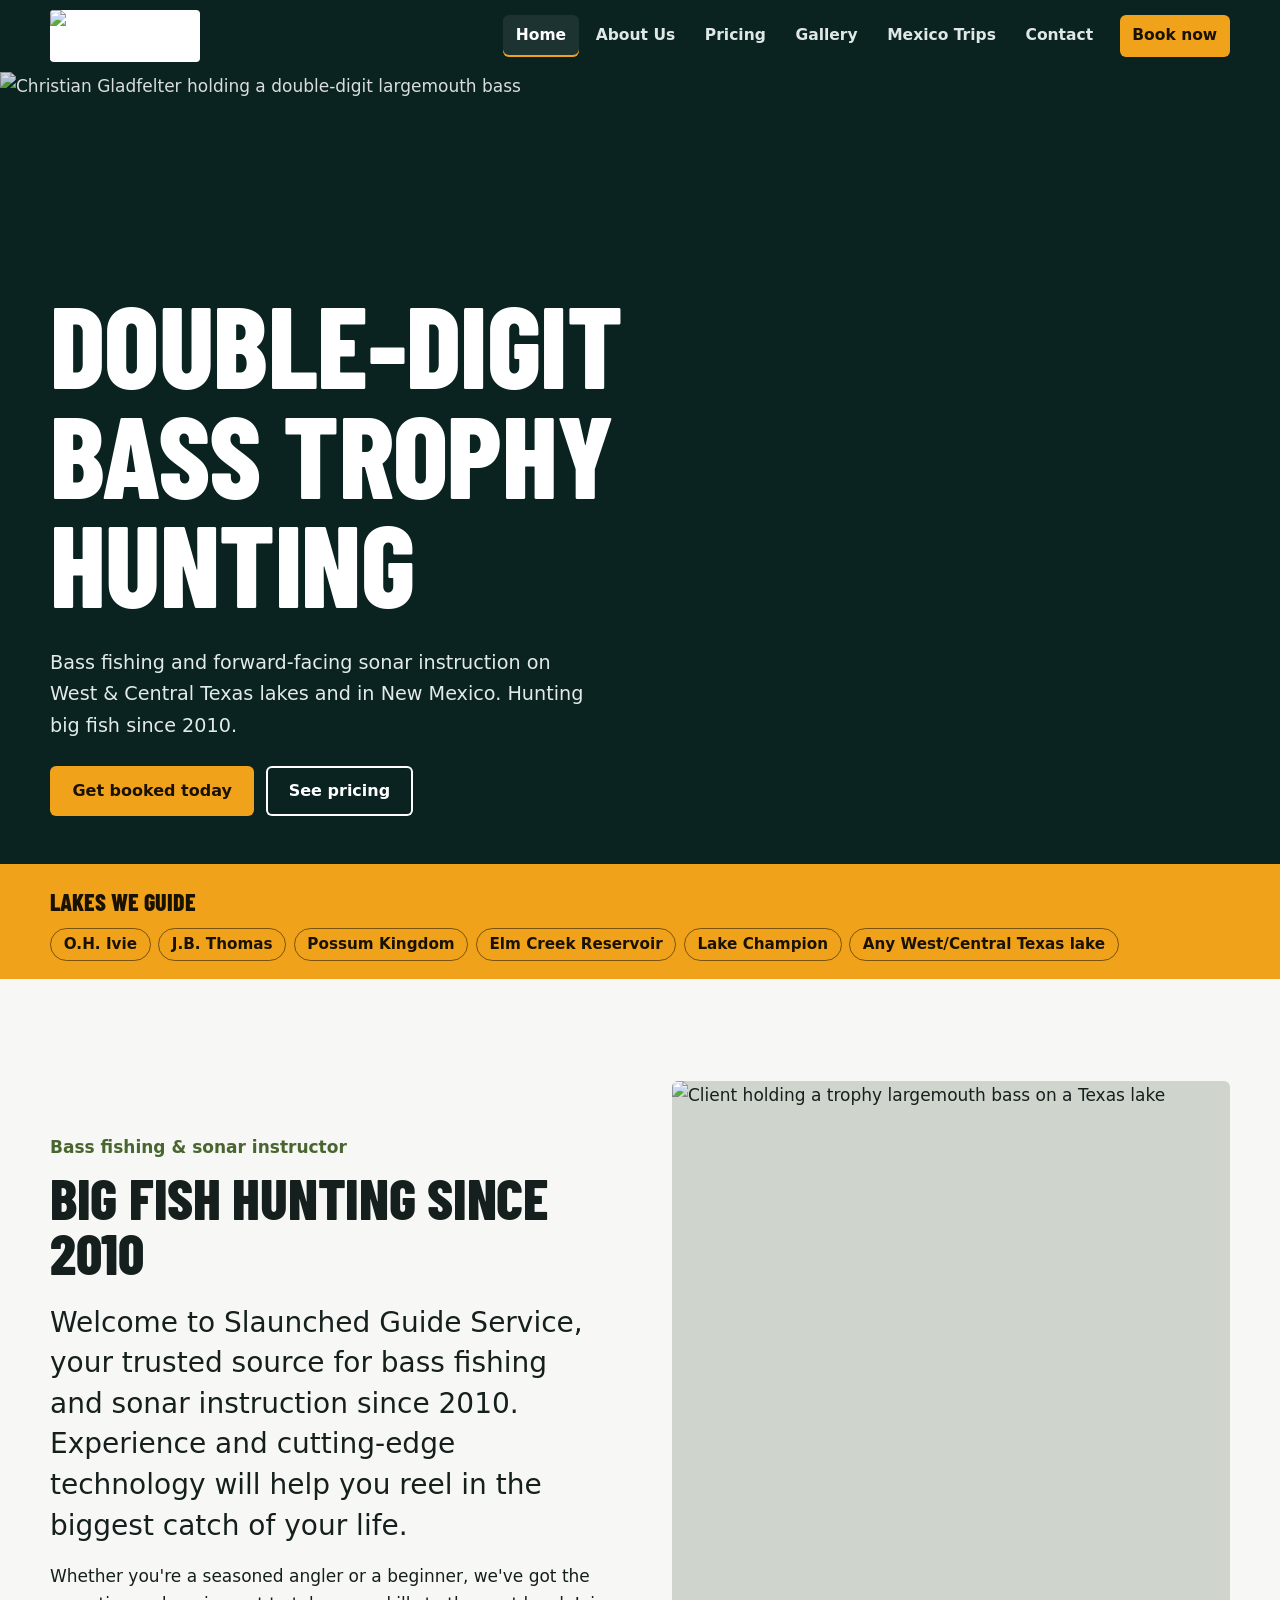
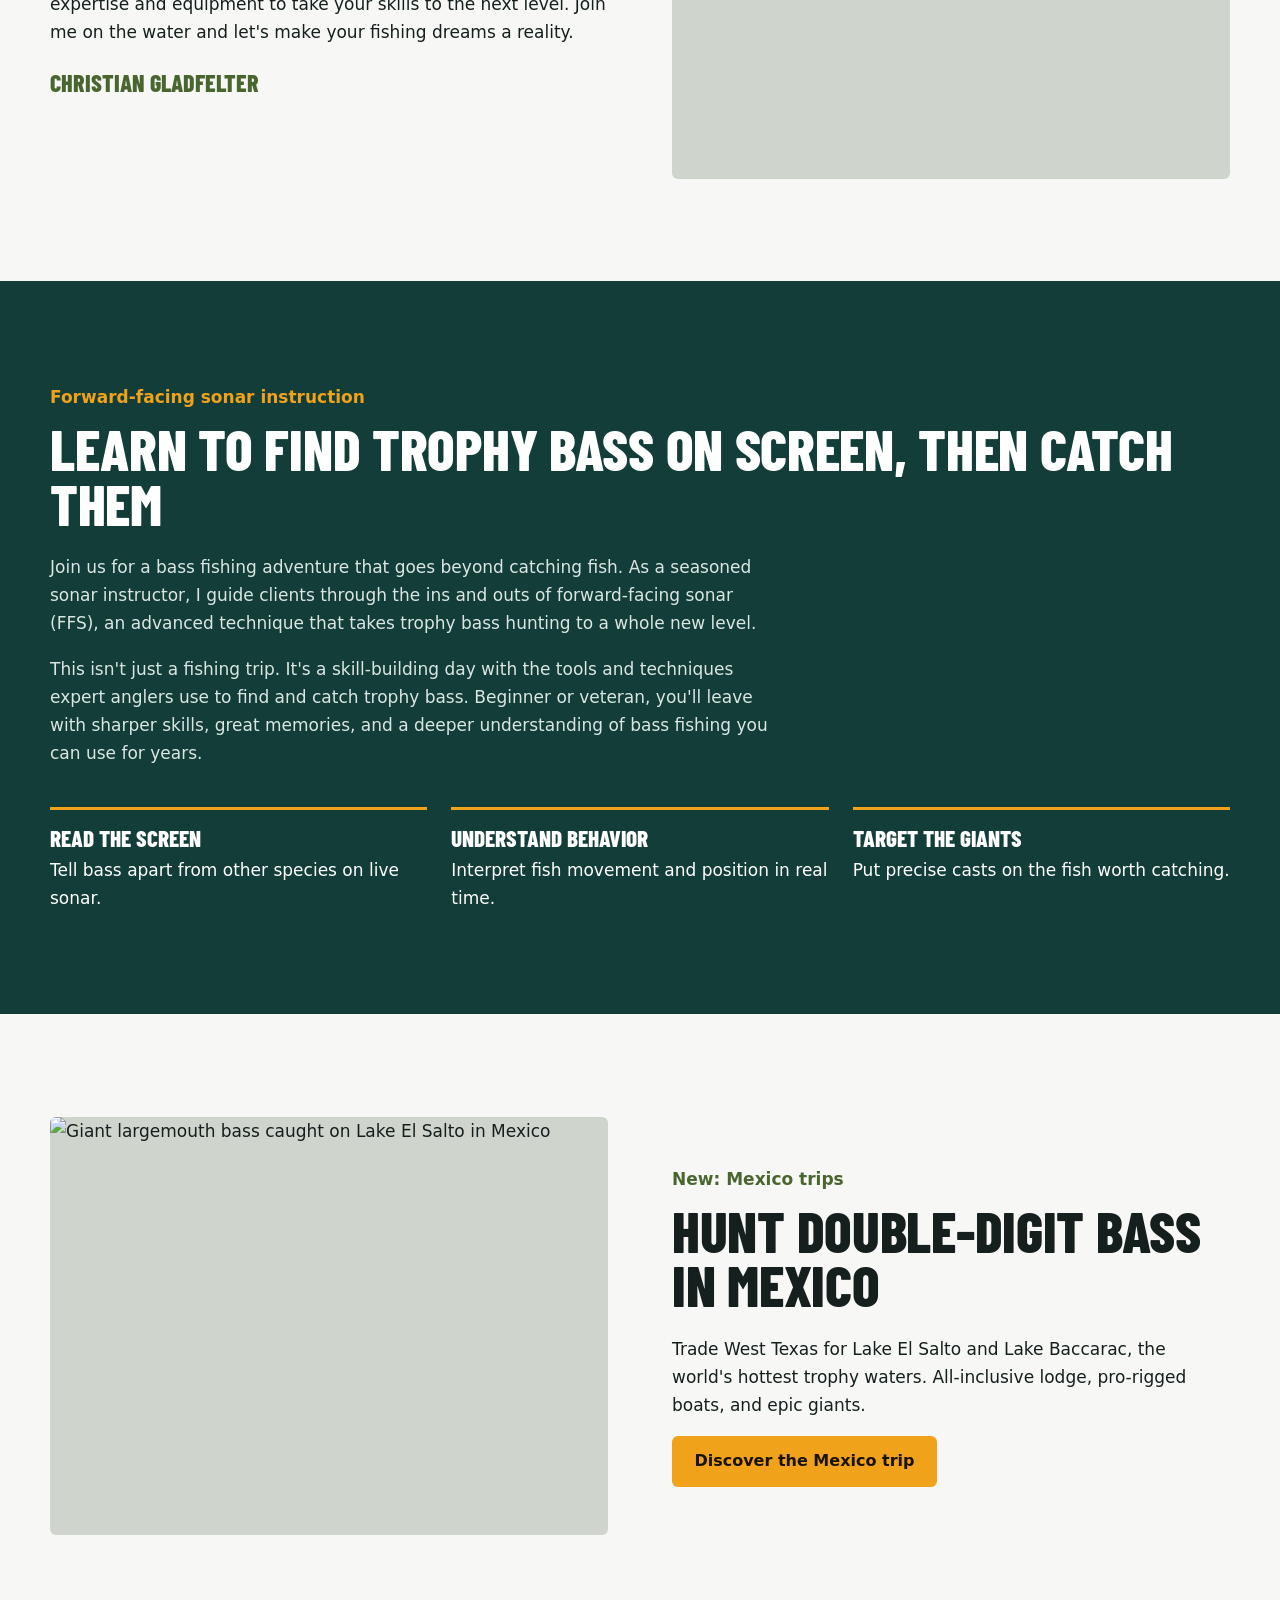
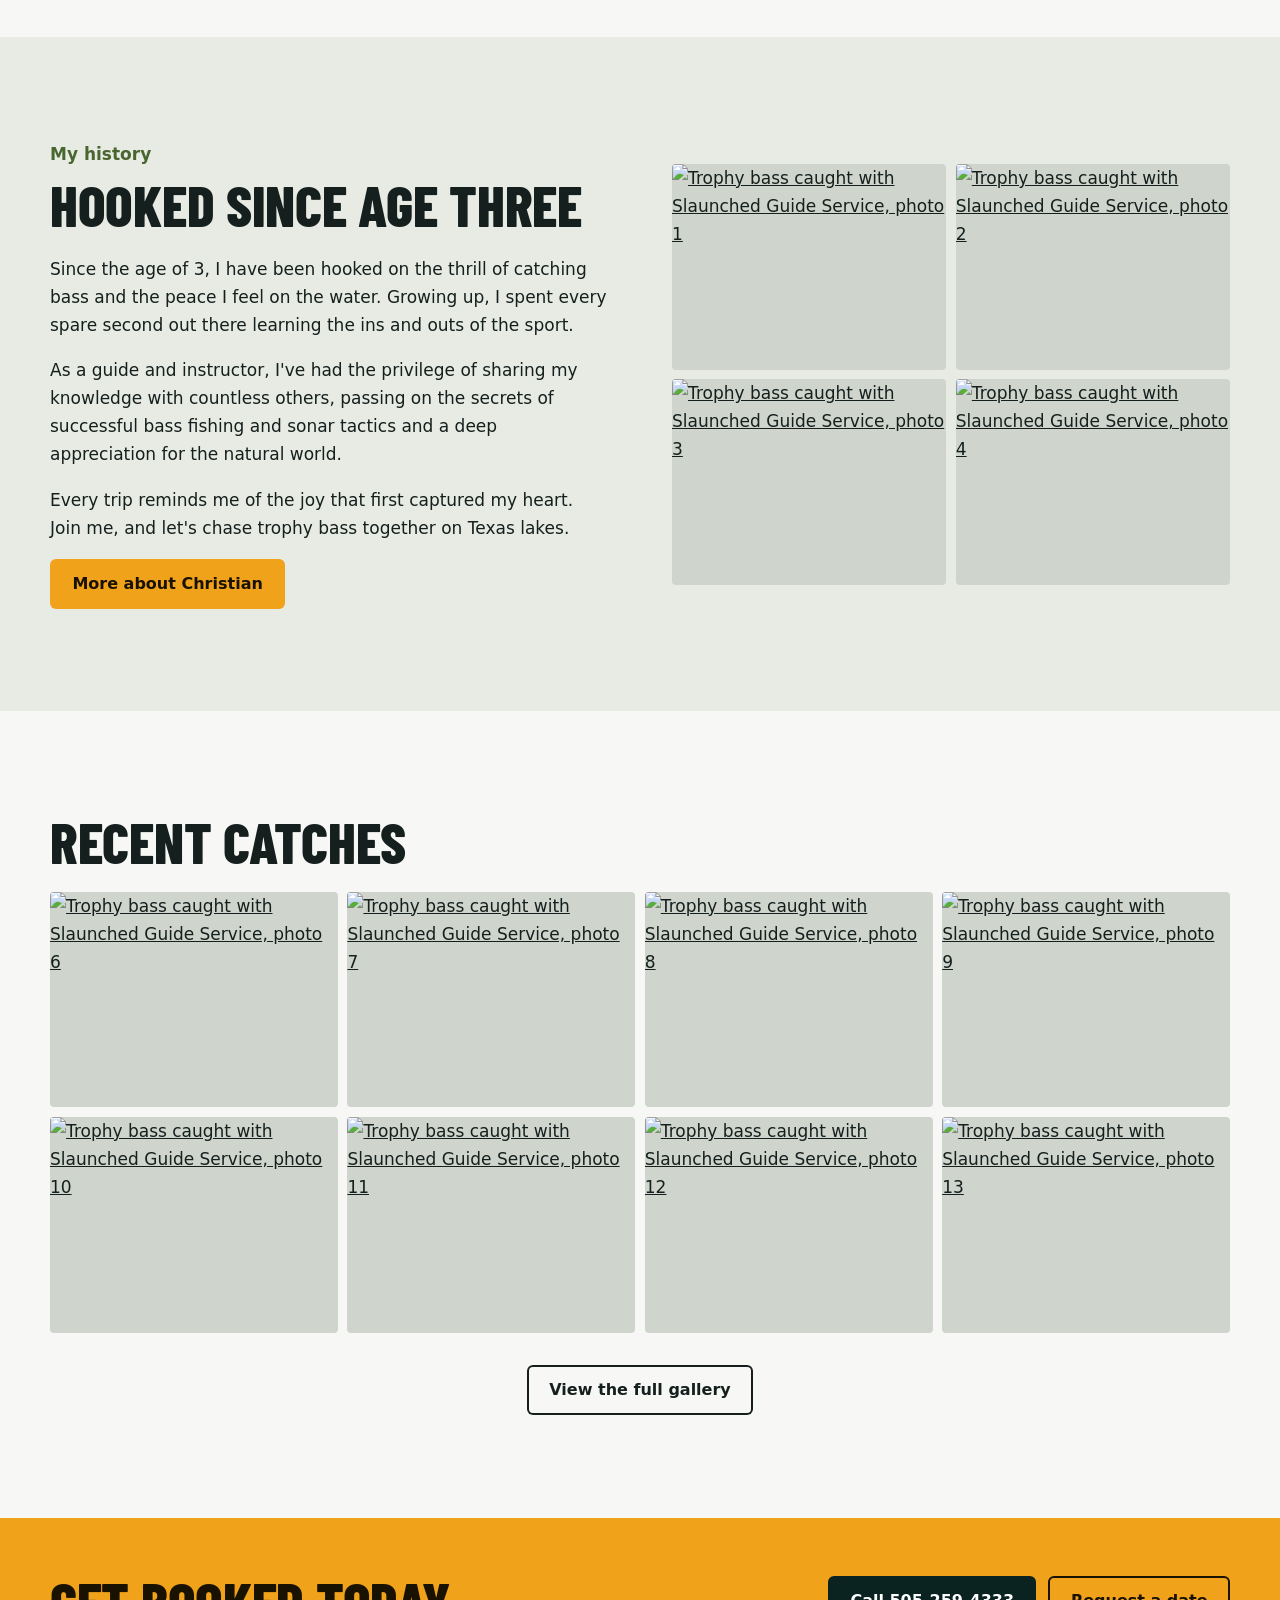
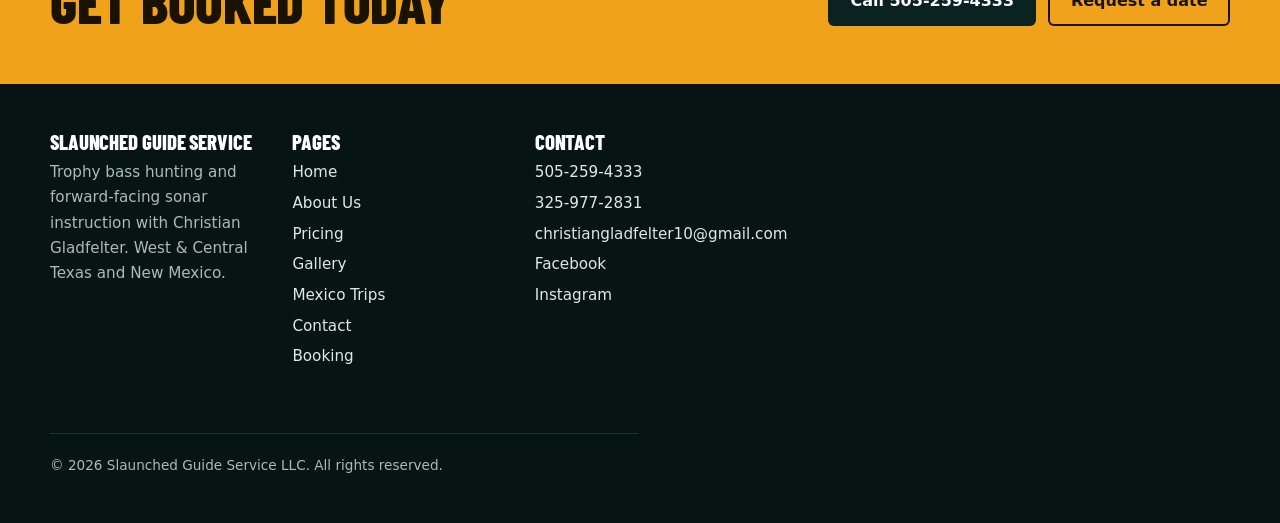
==== index.html @ 2030a3f9 "Initial site commit" ====
<!doctype html>
<html lang="en">
<head>
<meta charset="utf-8">
<meta name="viewport" content="width=device-width,initial-scale=1">
<title>Slaunched Guide Service | Trophy Bass Fishing Guide &amp; Sonar Instructor, Texas</title>
<meta name="description" content="Hunt double-digit bass with Christian Gladfelter. Guided trophy bass trips and forward-facing sonar instruction on O.H. Ivie, J.B. Thomas, Possum Kingdom and more West Texas lakes.">
<link rel="canonical" href="https://www.slaunchedguideservice.com/">
<meta name="robots" content="index,follow,max-image-preview:large">
<meta name="theme-color" content="#0a2220">
<meta property="og:type" content="website">
<meta property="og:site_name" content="Slaunched Guide Service">
<meta property="og:title" content="Slaunched Guide Service | Trophy Bass Fishing Guide &amp; Sonar Instructor, Texas">
<meta property="og:description" content="Hunt double-digit bass with Christian Gladfelter. Guided trophy bass trips and forward-facing sonar instruction on O.H. Ivie, J.B. Thomas, Possum Kingdom and more West Texas lakes.">
<meta property="og:url" content="https://www.slaunchedguideservice.com/">
<meta property="og:image" content="https://www.slaunchedguideservice.com/wp-content/uploads/2024/01/Resized_IMG_20231216_235022_181.jpg">
<meta name="twitter:card" content="summary_large_image">
<link rel="preconnect" href="https://www.slaunchedguideservice.com" crossorigin>
<link rel="preload" href="/assets/fonts/barlow-condensed-800.woff2" as="font" type="font/woff2" crossorigin>
<link rel="preload" as="image" href="https://www.slaunchedguideservice.com/wp-content/uploads/2024/01/Resized_IMG_20231216_235022_181.jpg" fetchpriority="high">
<link rel="icon" href="https://www.slaunchedguideservice.com/wp-content/uploads/2023/03/favicon.png">
<link rel="apple-touch-icon" href="https://www.slaunchedguideservice.com/wp-content/uploads/2023/03/favicon.png">
<style>@font-face{font-family:"Barlow Condensed";font-weight:800;font-style:normal;font-display:swap;src:url(/assets/fonts/barlow-condensed-800.woff2) format("woff2")}:root{--deep:#0a2220;--water:#123d38;--stone:#e8ebe4;--paper:#f7f8f5;--ink:#15201e;--muted:#4c5a57;--amber:#f0a21a;--amber-d:#c77f00;--moss:#4a6630;--r:6px;--wrap:1180px;--display:"Barlow Condensed","Arial Narrow",system-ui,sans-serif}*,*::before,*::after{box-sizing:border-box}html{-webkit-text-size-adjust:100%;scroll-behavior:smooth}@media (prefers-reduced-motion:reduce){html{scroll-behavior:auto}*{animation:none!important;transition:none!important}}body{margin:0;font:400 1.0625rem/1.65 system-ui,-apple-system,"Segoe UI",Roboto,"Helvetica Neue",Arial,sans-serif;color:var(--ink);background:var(--paper)}img{max-width:100%;height:auto;display:block}a{color:inherit}h1,h2,h3{font-family:var(--display);font-weight:800;line-height:.95;letter-spacing:-.005em;margin:0 0 .4em;text-transform:uppercase}h1{font-size:clamp(3rem,9vw,7.25rem)}h2{font-size:clamp(2.2rem,5vw,3.6rem)}h3{font-size:1.75rem}p{margin:0 0 1em;max-width:68ch}.wrap{width:min(100% - 2.5rem,var(--wrap));margin-inline:auto}.skip{position:absolute;left:-999px;top:0;background:var(--amber);color:#000;padding:.6rem 1rem;z-index:100}.skip:focus{left:1rem}:focus-visible{outline:3px solid var(--amber);outline-offset:3px}.hdr{position:sticky;top:0;z-index:50;background:var(--deep);color:#fff;height:72px}.hdr .wrap{display:flex;align-items:center;justify-content:space-between;height:100%;gap:1rem}.logo{display:block;width:150px;height:52px;background:#fff;border-radius:4px;overflow:hidden}.logo img{width:150px;height:52px;object-fit:contain}.nav{display:flex;align-items:center;gap:.25rem}.nav a{text-decoration:none;padding:.5rem .8rem;font-weight:600;font-size:.97rem;border-radius:var(--r);color:#dfe8e6}.nav a:hover,.nav a[aria-current=page]{color:#fff;background:rgba(255,255,255,.08)}.nav a[aria-current=page]{box-shadow:inset 0 -2px 0 var(--amber)}.btn{display:inline-flex;align-items:center;justify-content:center;gap:.5rem;min-height:48px;padding:.75rem 1.4rem;border-radius:var(--r);background:var(--amber);color:#1a1200;font-weight:700;text-decoration:none;border:0;cursor:pointer;font-size:1rem;transition:background .15s}.btn:hover{background:#ffb53a}.btn.ghost{background:transparent;color:inherit;box-shadow:inset 0 0 0 2px currentColor}.btn.ghost:hover{background:rgba(255,255,255,.1)}.nav .btn{margin-left:.6rem;color:#1a1200;background:var(--amber);min-height:42px}.menu-btn{display:none;background:none;border:0;color:#fff;width:48px;height:48px;cursor:pointer;padding:12px}.menu-btn span{display:block;height:2px;background:currentColor;margin:5px 0;transition:transform .2s,opacity .2s}@media (max-width:860px){.menu-btn{display:block}.nav{position:fixed;inset:72px 0 auto;flex-direction:column;align-items:stretch;background:var(--deep);padding:1rem 1.25rem 1.5rem;gap:.25rem;transform:translateY(-120%);visibility:hidden;transition:transform .25s,visibility .25s;box-shadow:0 20px 30px rgba(0,0,0,.3)}.nav.open{transform:none;visibility:visible}.nav a{padding:.85rem 1rem;font-size:1.1rem}.nav .btn{margin:.5rem 0 0}.menu-btn[aria-expanded=true] span:nth-child(1){transform:translateY(7px) rotate(45deg)}.menu-btn[aria-expanded=true] span:nth-child(2){opacity:0}.menu-btn[aria-expanded=true] span:nth-child(3){transform:translateY(-7px) rotate(-45deg)}}.hero{position:relative;color:#fff;background:var(--deep);min-height:min(88vh,860px);display:grid;align-items:end;overflow:hidden}.hero>img{position:absolute;inset:0;width:100%;height:100%;object-fit:cover;object-position:center 35%}.hero::after{content:"";position:absolute;inset:0;background:linear-gradient(180deg,rgba(10,34,32,.15) 0%,rgba(10,34,32,.35) 45%,rgba(10,34,32,.94) 100%)}.hero .wrap{position:relative;z-index:1;padding:8rem 0 3rem}.hero h1{max-width:12ch;margin-bottom:.25em;text-wrap:balance}.hero .sub{font-size:1.2rem;max-width:44ch;color:#e3ebe9}.hero .ctas{display:flex;flex-wrap:wrap;gap:.75rem;margin-top:1.5rem}.lakes{background:var(--amber);color:#1a1200}.lakes .wrap{display:flex;flex-wrap:wrap;align-items:baseline;gap:.4rem 1.6rem;padding:1.1rem 0}.lakes strong{font-family:var(--display);font-size:1.5rem;text-transform:uppercase;margin-right:.5rem}.lakes ul{display:flex;flex-wrap:wrap;gap:.45rem;list-style:none;margin:0;padding:0;font-weight:600;font-size:.95rem}.lakes li{border:1.5px solid rgba(26,18,0,.55);border-radius:99px;padding:.2rem .8rem}.phead{background:var(--deep);color:#fff;padding:4.5rem 0 3rem;position:relative;overflow:hidden}.phead p{color:#cfdcd9;font-size:1.15rem}.crumbs{font-size:.9rem;color:#9fb5b1;margin-bottom:1rem}.crumbs a{color:#cfdcd9}.sonar{position:absolute;right:-180px;top:50%;width:520px;height:520px;transform:translateY(-50%);border-radius:50%;background:repeating-radial-gradient(circle,transparent 0 38px,rgba(240,162,26,.16) 39px 40px);pointer-events:none}.sec{padding:clamp(3.5rem,8vw,6.5rem) 0}.sec.alt{background:var(--stone)}.sec.dark{background:var(--water);color:#fff}.sec.dark p{color:#dbe6e3}.split{display:grid;gap:clamp(2rem,5vw,4.5rem);grid-template-columns:1fr;align-items:center}@media (min-width:880px){.split{grid-template-columns:1fr 1fr}.split.rev>:first-child{order:2}}.photo{border-radius:var(--r);overflow:hidden;background:#cfd5cd;aspect-ratio:4/5}.photo img{width:100%;height:100%;object-fit:cover}.photo.wide{aspect-ratio:4/3}.quote{font-size:clamp(1.3rem,2.4vw,1.75rem);line-height:1.45;font-weight:500;max-width:36ch;margin:0 0 1rem}.sig{font-family:var(--display);font-size:1.5rem;text-transform:uppercase;color:var(--moss)}.dark .sig{color:var(--amber)}.kicker{font-weight:700;color:var(--moss);margin-bottom:.6rem;display:block}.dark .kicker{color:var(--amber)}.facts{display:grid;gap:1.5rem;grid-template-columns:repeat(auto-fit,minmax(220px,1fr));margin:2.5rem 0 0;padding:0;list-style:none}.facts li{border-top:3px solid var(--amber);padding-top:1rem}.facts b{display:block;font-family:var(--display);font-size:1.45rem;text-transform:uppercase;line-height:1.05;margin-bottom:.35rem}.grid{display:grid;gap:.6rem;grid-template-columns:repeat(auto-fill,minmax(min(100%/2 - .3rem,260px),1fr))}.grid a{display:block;aspect-ratio:4/3;overflow:hidden;border-radius:4px;background:#cfd5cd;position:relative}.grid img{width:100%;height:100%;object-fit:cover;transition:transform .35s}.grid a[hidden]{display:none}.grid a:hover img{transform:scale(1.04)}.more{display:flex;justify-content:center;margin-top:2rem}dialog.lb{padding:0;border:0;background:rgba(5,16,15,.96);width:100vw;height:100dvh;max-width:none;max-height:none;color:#fff}dialog.lb::backdrop{background:rgba(0,0,0,.8)}.lb figure{margin:0;height:100%;display:grid;place-items:center;padding:3.5rem 4rem}.lb img{max-height:calc(100dvh - 7rem);width:auto;max-width:100%;object-fit:contain;border-radius:4px}.lb button{position:absolute;background:rgba(255,255,255,.1);border:0;color:#fff;width:52px;height:52px;border-radius:50%;cursor:pointer;font-size:1.6rem;line-height:1}.lb button:hover{background:rgba(255,255,255,.22)}.lb .x{top:1rem;right:1rem}.lb .prev{left:1rem;top:50%;transform:translateY(-50%)}.lb .next{right:1rem;top:50%;transform:translateY(-50%)}.lb .count{position:absolute;bottom:1rem;left:50%;transform:translateX(-50%);font-size:.9rem;color:#b8c9c6}@media (max-width:600px){.lb figure{padding:3.5rem .5rem}.lb .prev,.lb .next{top:auto;bottom:.75rem;transform:none}}.plans{display:grid;gap:1.5rem;grid-template-columns:repeat(auto-fit,minmax(290px,1fr))}.plan{background:#fff;border-radius:var(--r);padding:2rem;border:1px solid #d6dbd3;display:flex;flex-direction:column}.plan.main{background:var(--deep);color:#fff;border-color:var(--deep)}.price{font-family:var(--display);font-size:4.2rem;line-height:1;margin:.3rem 0 .2rem}.price small{font-size:1.4rem;opacity:.8}.plan ul{padding-left:1.1rem;margin:1rem 0 1.5rem}.plan .btn{margin-top:auto;align-self:flex-start}.note{background:#fff;border-left:4px solid var(--amber);padding:1.5rem 1.75rem;border-radius:0 var(--r) var(--r) 0}.note ul{margin:.5rem 0 1rem;padding-left:1.1rem}.cards{display:grid;gap:1rem;grid-template-columns:repeat(auto-fit,minmax(240px,1fr))}.card{display:block;text-decoration:none;background:#fff;border:1px solid #d6dbd3;border-radius:var(--r);padding:1.5rem;transition:border-color .15s}.card:hover{border-color:var(--amber)}.card span{display:block;color:var(--muted);font-size:.95rem}.card b{font-family:var(--display);font-size:1.9rem;text-transform:uppercase;line-height:1.1;word-break:break-word}form{display:grid;gap:1rem;max-width:720px}.row{display:grid;gap:1rem;grid-template-columns:repeat(auto-fit,minmax(220px,1fr))}label{display:grid;gap:.35rem;font-weight:600;font-size:.95rem}input,select,textarea{font:inherit;padding:.8rem .9rem;border:1px solid #b9c2bd;border-radius:var(--r);background:#fff;color:var(--ink);width:100%}textarea{min-height:130px;resize:vertical}.hint{font-size:.9rem;color:var(--muted)}.band{background:var(--amber);color:#1a1200;padding:3.5rem 0}.band .wrap{display:flex;flex-wrap:wrap;gap:1.5rem;align-items:center;justify-content:space-between}.band h2{margin:0}.band .btn{background:var(--deep);color:#fff}.band .btn:hover{background:#000}.band .btn.ghost{background:transparent;color:#1a1200}.ftr{background:#061513;color:#a9bbb8;padding:3rem 0 2rem;font-size:.95rem}.ftr .wrap{display:grid;gap:2rem;grid-template-columns:repeat(auto-fit,minmax(200px,1fr))}.ftr h3{color:#fff;font-size:1.3rem}.ftr ul{list-style:none;margin:0;padding:0;display:grid;gap:.35rem}.ftr a{color:#dfe8e6;text-decoration:none}.ftr a:hover{color:var(--amber)}.copy{border-top:1px solid #1c3431;margin-top:2rem;padding-top:1.25rem;grid-column:1/-1;font-size:.85rem}.center{text-align:center}.center p{margin-inline:auto}.mt{margin-top:2rem}</style>
<script type="application/ld+json">{"@context":"https://schema.org","@type":["LocalBusiness","TouristInformationCenter"],"@id":"https://www.slaunchedguideservice.com/#business","name":"Slaunched Guide Service","legalName":"Slaunched Guide Service LLC","description":"Trophy bass fishing guide and forward-facing sonar instruction on West and Central Texas lakes, led by Christian Gladfelter.","url":"https://www.slaunchedguideservice.com/","logo":"https://www.slaunchedguideservice.com/wp-content/uploads/2023/03/sgs.jpg","image":"https://www.slaunchedguideservice.com/wp-content/uploads/2024/01/Resized_IMG_20231216_235022_181.jpg","telephone":"+1-505-259-4333","email":"christiangladfelter10@gmail.com","priceRange":"$155 - $1000","founder":{"@type":"Person","name":"Christian Gladfelter"},"address":{"@type":"PostalAddress","addressRegion":"TX","addressCountry":"US"},"areaServed":[{"@type":"Place","name":"O.H. Ivie Lake, Texas"},{"@type":"Place","name":"J.B. Thomas Lake, Texas"},{"@type":"Place","name":"Possum Kingdom Lake, Texas"},{"@type":"Place","name":"Elm Creek Reservoir, Texas"},{"@type":"Place","name":"Lake Champion, Texas"},{"@type":"State","name":"New Mexico"}],"sameAs":["https://www.facebook.com/christian.gladfelter","https://www.instagram.com/christian_gladfelter/"]}</script>
</head>
<body>
<a class="skip" href="#main">Skip to content</a>
<header class="hdr"><div class="wrap">
<a class="logo" href="/" aria-label="Slaunched Guide Service home"><img src="https://www.slaunchedguideservice.com/wp-content/uploads/2023/03/sgs.jpg" alt="Slaunched Guide Service logo" width="150" height="52" fetchpriority="low"></a>
<button class="menu-btn" aria-label="Menu" aria-expanded="false" aria-controls="nav"><span></span><span></span><span></span></button>
<nav id="nav" class="nav" aria-label="Main"><a href="/" aria-current=page>Home</a><a href="/about-us/">About Us</a><a href="/pricing/">Pricing</a><a href="/gallery/">Gallery</a><a href="/pro-bass-adventures-mexico/">Mexico Trips</a><a href="/contact/">Contact</a><a class="btn" href="/booking/">Book now</a></nav>
</div></header>
<main id="main">

<section class="hero">
<img src="https://www.slaunchedguideservice.com/wp-content/uploads/2024/01/Resized_IMG_20231216_235022_181.jpg" alt="Christian Gladfelter holding a double-digit largemouth bass" width="1200" height="900" fetchpriority="high" decoding="async">
<div class="wrap">
<h1>Double-digit bass trophy hunting</h1>
<p class="sub">Bass fishing and forward-facing sonar instruction on West &amp; Central Texas lakes and in New Mexico. Hunting big fish since 2010.</p>
<div class="ctas"><a class="btn" href="/booking/">Get booked today</a><a class="btn ghost" href="/pricing/">See pricing</a></div>
</div>
</section>
<section class="lakes" aria-label="Lakes we guide"><div class="wrap"><strong>Lakes we guide</strong><ul><li>O.H. Ivie</li><li>J.B. Thomas</li><li>Possum Kingdom</li><li>Elm Creek Reservoir</li><li>Lake Champion</li><li>Any West/Central Texas lake</li></ul></div></section>
<section class="sec"><div class="wrap split">
<div>
<span class="kicker">Bass fishing &amp; sonar instructor</span>
<h2>Big fish hunting since 2010</h2>
<p class="quote">Welcome to Slaunched Guide Service, your trusted source for bass fishing and sonar instruction since 2010. Experience and cutting-edge technology will help you reel in the biggest catch of your life.</p>
<p>Whether you're a seasoned angler or a beginner, we've got the expertise and equipment to take your skills to the next level. Join me on the water and let's make your fishing dreams a reality.</p>
<p class="sig">Christian Gladfelter</p>
</div>
<div class="photo"><img src="https://www.slaunchedguideservice.com/wp-content/gallery/slaunched-guide-service/20240924_022219.jpg" alt="Client holding a trophy largemouth bass on a Texas lake" width="800" height="1000" loading="lazy" decoding="async"></div>
</div></section>

<section class="sec dark"><div class="wrap">
<span class="kicker">Forward-facing sonar instruction</span>
<h2>Learn to find trophy bass on screen, then catch them</h2>
<p>Join us for a bass fishing adventure that goes beyond catching fish. As a seasoned sonar instructor, I guide clients through the ins and outs of forward-facing sonar (FFS), an advanced technique that takes trophy bass hunting to a whole new level.</p>
<p>This isn't just a fishing trip. It's a skill-building day with the tools and techniques expert anglers use to find and catch trophy bass. Beginner or veteran, you'll leave with sharper skills, great memories, and a deeper understanding of bass fishing you can use for years.</p>
<ul class="facts">
<li><b>Read the screen</b>Tell bass apart from other species on live sonar.</li>
<li><b>Understand behavior</b>Interpret fish movement and position in real time.</li>
<li><b>Target the giants</b>Put precise casts on the fish worth catching.</li>
</ul>
</div></section>

<section class="sec"><div class="wrap split rev">
<div>
<span class="kicker">New: Mexico trips</span>
<h2>Hunt double-digit bass in Mexico</h2>
<p>Trade West Texas for Lake El Salto and Lake Baccarac, the world's hottest trophy waters. All-inclusive lodge, pro-rigged boats, and epic giants.</p>
<a class="btn" href="/pro-bass-adventures-mexico/">Discover the Mexico trip</a>
</div>
<div class="photo wide"><img src="https://www.slaunchedguideservice.com/wp-content/uploads/2025/06/IMG_8495.jpeg" alt="Giant largemouth bass caught on Lake El Salto in Mexico" width="1000" height="750" loading="lazy" decoding="async"></div>
</div></section>

<section class="sec alt"><div class="wrap split">
<div>
<span class="kicker">My history</span>
<h2>Hooked since age three</h2>
<p>Since the age of 3, I have been hooked on the thrill of catching bass and the peace I feel on the water. Growing up, I spent every spare second out there learning the ins and outs of the sport.</p>
<p>As a guide and instructor, I've had the privilege of sharing my knowledge with countless others, passing on the secrets of successful bass fishing and sonar tactics and a deep appreciation for the natural world.</p>
<p>Every trip reminds me of the joy that first captured my heart. Join me, and let's chase trophy bass together on Texas lakes.</p>
<a class="btn" href="/about-us/">More about Christian</a>
</div>
<div class="grid" style="grid-template-columns:1fr 1fr"><a href="https://www.slaunchedguideservice.com/wp-content/gallery/slaunched-guide-service/20240918_222456.jpg" data-lb><img src="https://www.slaunchedguideservice.com/wp-content/gallery/slaunched-guide-service/cache/20240918_222456.jpg-nggid03372-ngg0dyn-400x300x100-00f0w010c010r110f110r010t010.jpg" alt="Trophy bass caught with Slaunched Guide Service, photo 1" width="400" height="300" loading="lazy" decoding="async"></a><a href="https://www.slaunchedguideservice.com/wp-content/gallery/slaunched-guide-service/20240919_020309.jpg" data-lb><img src="https://www.slaunchedguideservice.com/wp-content/gallery/slaunched-guide-service/cache/20240919_020309.jpg-nggid03371-ngg0dyn-400x300x100-00f0w010c010r110f110r010t010.jpg" alt="Trophy bass caught with Slaunched Guide Service, photo 2" width="400" height="300" loading="lazy" decoding="async"></a><a href="https://www.slaunchedguideservice.com/wp-content/gallery/slaunched-guide-service/20240919_192853.jpg" data-lb><img src="https://www.slaunchedguideservice.com/wp-content/gallery/slaunched-guide-service/cache/20240919_192853.jpg-nggid03370-ngg0dyn-400x300x100-00f0w010c010r110f110r010t010.jpg" alt="Trophy bass caught with Slaunched Guide Service, photo 3" width="400" height="300" loading="lazy" decoding="async"></a><a href="https://www.slaunchedguideservice.com/wp-content/gallery/slaunched-guide-service/20240912_112049.jpg" data-lb><img src="https://www.slaunchedguideservice.com/wp-content/gallery/slaunched-guide-service/cache/20240912_112049.jpg-nggid03369-ngg0dyn-400x300x100-00f0w010c010r110f110r010t010.jpg" alt="Trophy bass caught with Slaunched Guide Service, photo 4" width="400" height="300" loading="lazy" decoding="async"></a></div>
</div></section>

<section class="sec"><div class="wrap">
<h2>Recent catches</h2>
<div class="grid"><a href="https://www.slaunchedguideservice.com/wp-content/gallery/slaunched-guide-service/20240907_075949.jpg" data-lb><img src="https://www.slaunchedguideservice.com/wp-content/gallery/slaunched-guide-service/cache/20240907_075949.jpg-nggid03368-ngg0dyn-400x300x100-00f0w010c010r110f110r010t010.jpg" alt="Trophy bass caught with Slaunched Guide Service, photo 6" width="400" height="300" loading="lazy" decoding="async"></a><a href="https://www.slaunchedguideservice.com/wp-content/gallery/slaunched-guide-service/20240917_202912.jpg" data-lb><img src="https://www.slaunchedguideservice.com/wp-content/gallery/slaunched-guide-service/cache/20240917_202912.jpg-nggid03367-ngg0dyn-400x300x100-00f0w010c010r110f110r010t010.jpg" alt="Trophy bass caught with Slaunched Guide Service, photo 7" width="400" height="300" loading="lazy" decoding="async"></a><a href="https://www.slaunchedguideservice.com/wp-content/gallery/slaunched-guide-service/20240917_204024.jpg" data-lb><img src="https://www.slaunchedguideservice.com/wp-content/gallery/slaunched-guide-service/cache/20240917_204024.jpg-nggid03366-ngg0dyn-400x300x100-00f0w010c010r110f110r010t010.jpg" alt="Trophy bass caught with Slaunched Guide Service, photo 8" width="400" height="300" loading="lazy" decoding="async"></a><a href="https://www.slaunchedguideservice.com/wp-content/gallery/slaunched-guide-service/20240906_174354.jpg" data-lb><img src="https://www.slaunchedguideservice.com/wp-content/gallery/slaunched-guide-service/cache/20240906_174354.jpg-nggid03365-ngg0dyn-400x300x100-00f0w010c010r110f110r010t010.jpg" alt="Trophy bass caught with Slaunched Guide Service, photo 9" width="400" height="300" loading="lazy" decoding="async"></a><a href="https://www.slaunchedguideservice.com/wp-content/gallery/slaunched-guide-service/20240906_073301.jpg" data-lb><img src="https://www.slaunchedguideservice.com/wp-content/gallery/slaunched-guide-service/cache/20240906_073301.jpg-nggid03364-ngg0dyn-400x300x100-00f0w010c010r110f110r010t010.jpg" alt="Trophy bass caught with Slaunched Guide Service, photo 10" width="400" height="300" loading="lazy" decoding="async"></a><a href="https://www.slaunchedguideservice.com/wp-content/gallery/slaunched-guide-service/Snapchat-541233391.jpg" data-lb><img src="https://www.slaunchedguideservice.com/wp-content/gallery/slaunched-guide-service/cache/Snapchat-541233391.jpg-nggid03363-ngg0dyn-400x300x100-00f0w010c010r110f110r010t010.jpg" alt="Trophy bass caught with Slaunched Guide Service, photo 11" width="400" height="300" loading="lazy" decoding="async"></a><a href="https://www.slaunchedguideservice.com/wp-content/gallery/slaunched-guide-service/Snapchat-591124535.jpg" data-lb><img src="https://www.slaunchedguideservice.com/wp-content/gallery/slaunched-guide-service/cache/Snapchat-591124535.jpg-nggid03362-ngg0dyn-400x300x100-00f0w010c010r110f110r010t010.jpg" alt="Trophy bass caught with Slaunched Guide Service, photo 12" width="400" height="300" loading="lazy" decoding="async"></a><a href="https://www.slaunchedguideservice.com/wp-content/gallery/slaunched-guide-service/20240901_085220.jpg" data-lb><img src="https://www.slaunchedguideservice.com/wp-content/gallery/slaunched-guide-service/cache/20240901_085220.jpg-nggid03361-ngg0dyn-400x300x100-00f0w010c010r110f110r010t010.jpg" alt="Trophy bass caught with Slaunched Guide Service, photo 13" width="400" height="300" loading="lazy" decoding="async"></a></div>
<div class="more"><a class="btn ghost" href="/gallery/">View the full gallery</a></div>
</div></section>

</main>
<section class="band" aria-label="Book a trip"><div class="wrap">
<h2>Get booked today</h2>
<div style="display:flex;gap:.75rem;flex-wrap:wrap"><a class="btn" href="tel:5052594333">Call 505-259-4333</a><a class="btn ghost" href="/booking/">Request a date</a></div>
</div></section>
<footer class="ftr"><div class="wrap">
<div><h3>Slaunched Guide Service</h3><p>Trophy bass hunting and forward-facing sonar instruction with Christian Gladfelter. West &amp; Central Texas and New Mexico.</p></div>
<div><h3>Pages</h3><ul><li><a href="/">Home</a></li><li><a href="/about-us/">About Us</a></li><li><a href="/pricing/">Pricing</a></li><li><a href="/gallery/">Gallery</a></li><li><a href="/pro-bass-adventures-mexico/">Mexico Trips</a></li><li><a href="/contact/">Contact</a></li><li><a href="/booking/">Booking</a></li></ul></div>
<div><h3>Contact</h3><ul><li><a href="tel:5052594333">505-259-4333</a></li><li><a href="tel:3259772831">325-977-2831</a></li><li><a href="mailto:christiangladfelter10@gmail.com">christiangladfelter10@gmail.com</a></li><li><a href="https://www.facebook.com/christian.gladfelter" rel="noopener" target="_blank">Facebook</a></li><li><a href="https://www.instagram.com/christian_gladfelter/" rel="noopener" target="_blank">Instagram</a></li></ul></div>
<p class="copy">&copy; 2026 Slaunched Guide Service LLC. All rights reserved.</p>
</div></footer>
<script src="/assets/js/main.js" defer></script>
</body>
</html>
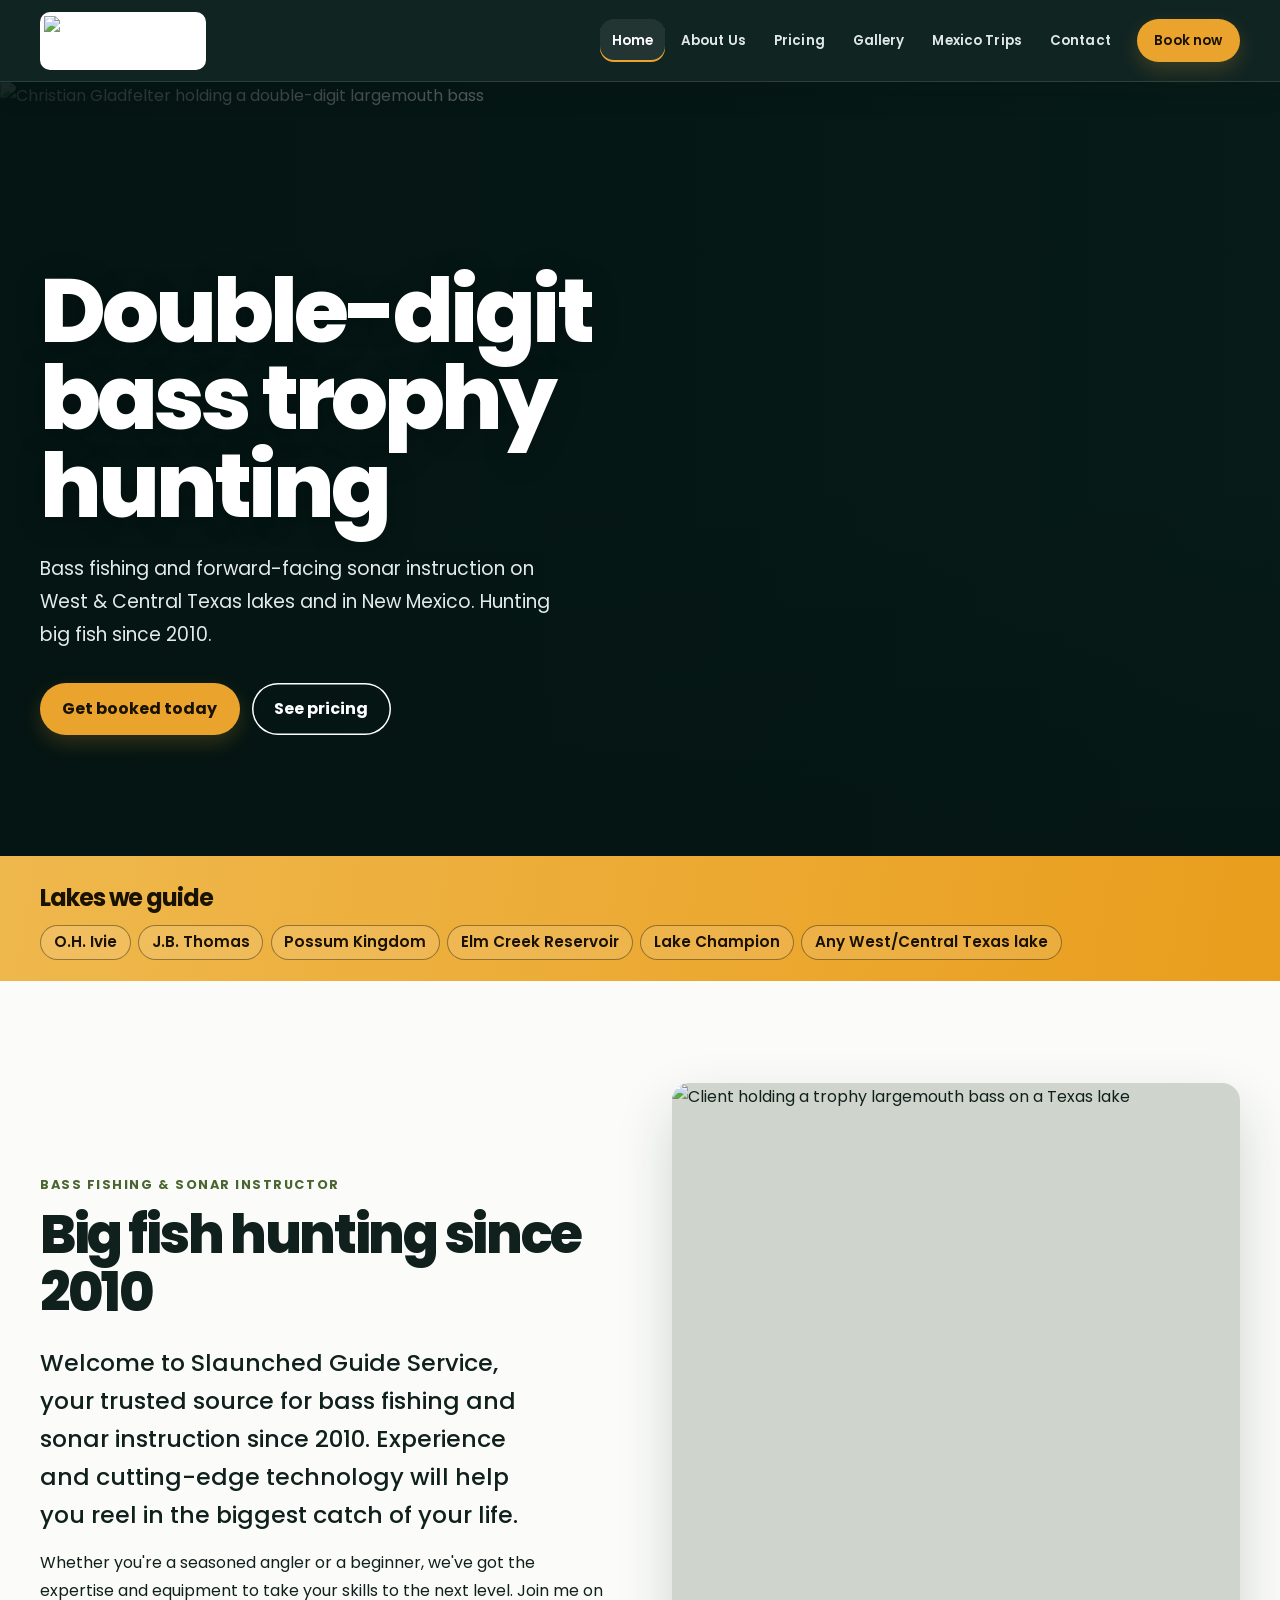
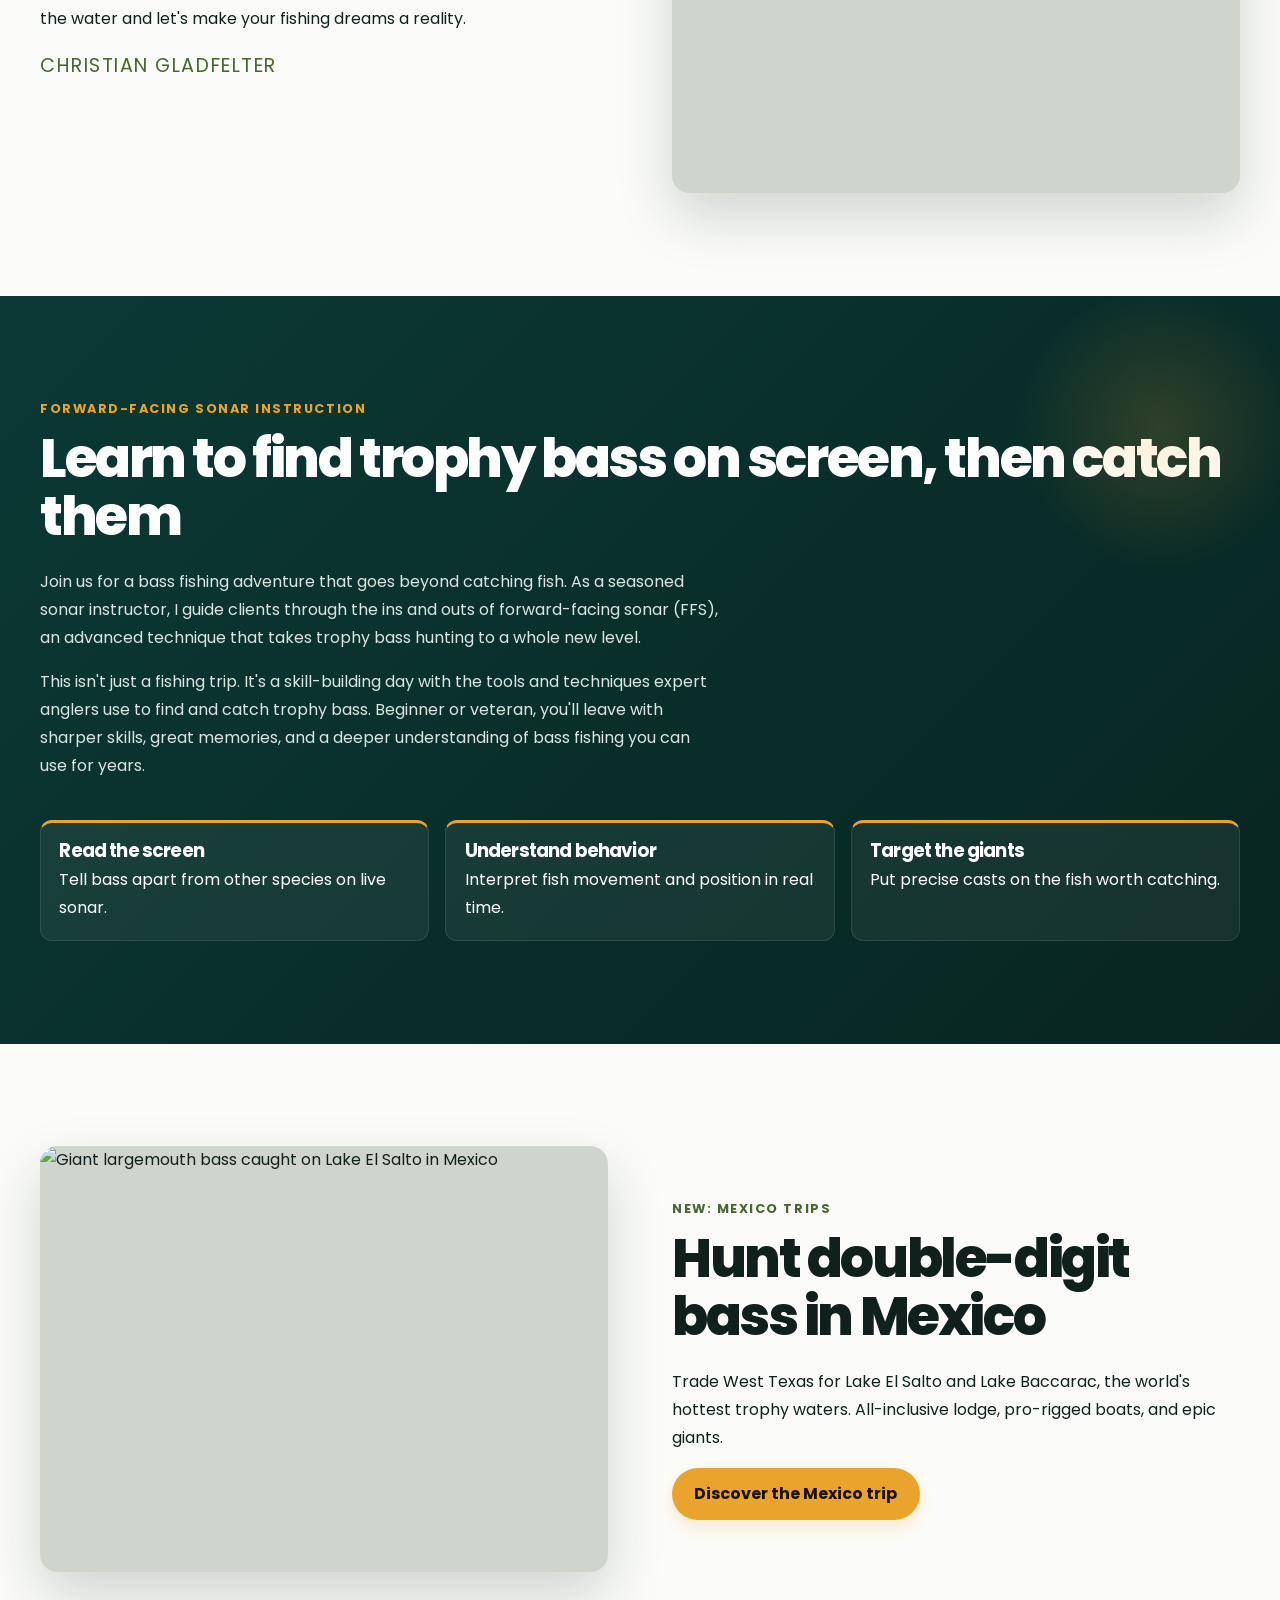
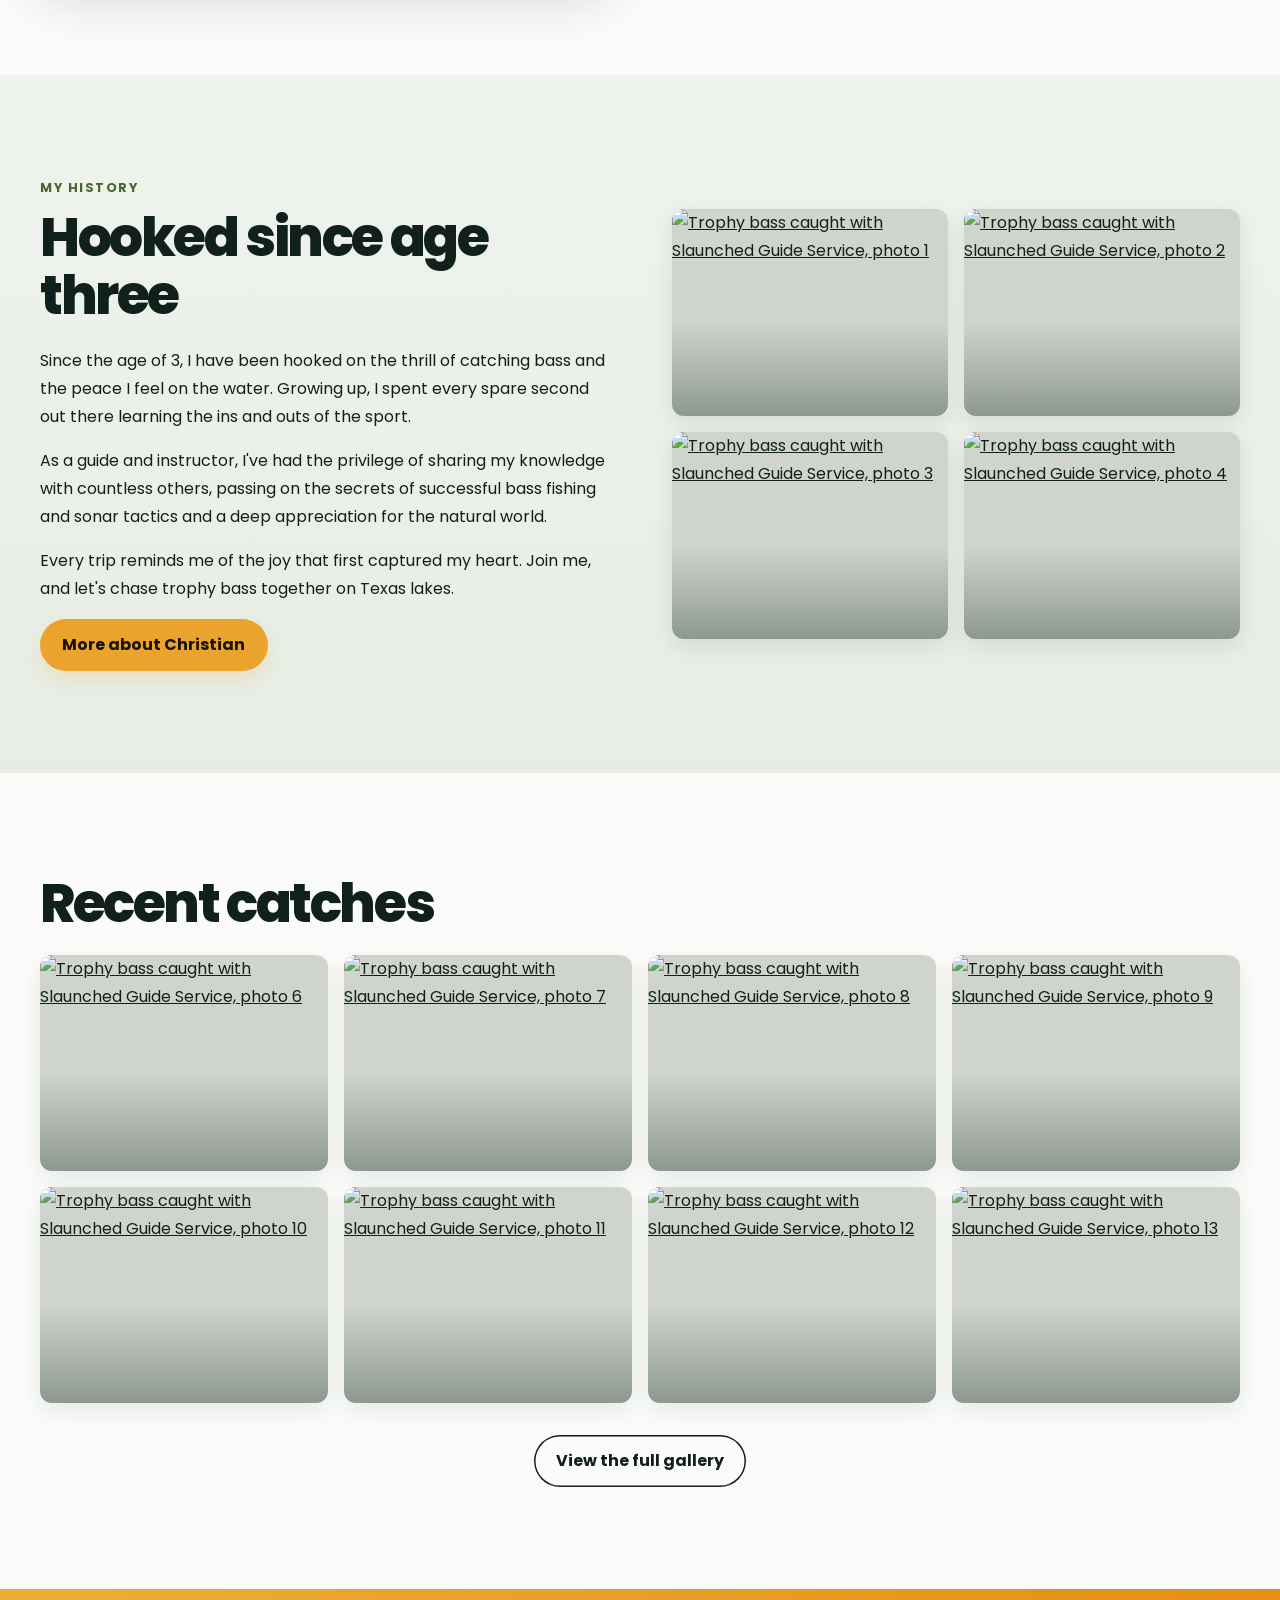
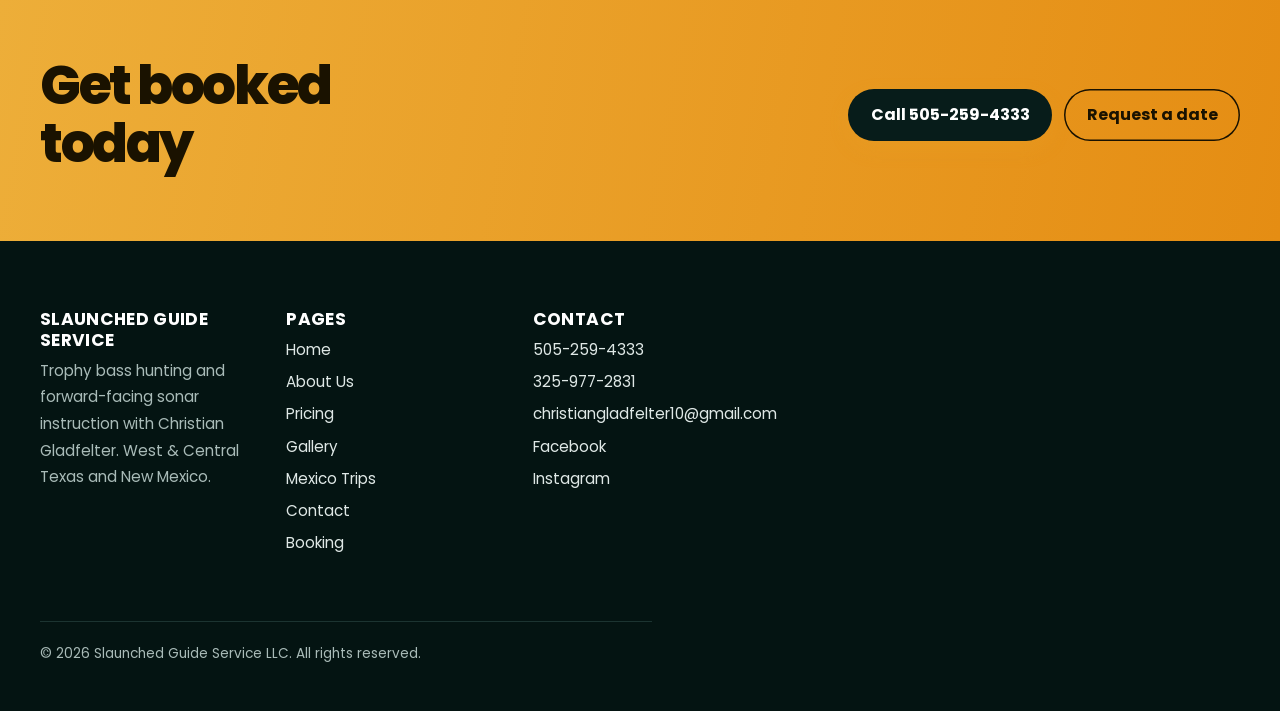
==== commit 804e84d5: "Refresh homepage design and apply Poppins" ====
--- a/index.html
+++ b/index.html
@@ -20,8 +20,14 @@
 <link rel="preload" as="image" href="https://www.slaunchedguideservice.com/wp-content/uploads/2024/01/Resized_IMG_20231216_235022_181.jpg" fetchpriority="high">
 <link rel="icon" href="https://www.slaunchedguideservice.com/wp-content/uploads/2023/03/favicon.png">
 <link rel="apple-touch-icon" href="https://www.slaunchedguideservice.com/wp-content/uploads/2023/03/favicon.png">
+<link rel="stylesheet" href="/assets/css/poppins.css">
 <style>@font-face{font-family:"Barlow Condensed";font-weight:800;font-style:normal;font-display:swap;src:url(/assets/fonts/barlow-condensed-800.woff2) format("woff2")}:root{--deep:#0a2220;--water:#123d38;--stone:#e8ebe4;--paper:#f7f8f5;--ink:#15201e;--muted:#4c5a57;--amber:#f0a21a;--amber-d:#c77f00;--moss:#4a6630;--r:6px;--wrap:1180px;--display:"Barlow Condensed","Arial Narrow",system-ui,sans-serif}*,*::before,*::after{box-sizing:border-box}html{-webkit-text-size-adjust:100%;scroll-behavior:smooth}@media (prefers-reduced-motion:reduce){html{scroll-behavior:auto}*{animation:none!important;transition:none!important}}body{margin:0;font:400 1.0625rem/1.65 system-ui,-apple-system,"Segoe UI",Roboto,"Helvetica Neue",Arial,sans-serif;color:var(--ink);background:var(--paper)}img{max-width:100%;height:auto;display:block}a{color:inherit}h1,h2,h3{font-family:var(--display);font-weight:800;line-height:.95;letter-spacing:-.005em;margin:0 0 .4em;text-transform:uppercase}h1{font-size:clamp(3rem,9vw,7.25rem)}h2{font-size:clamp(2.2rem,5vw,3.6rem)}h3{font-size:1.75rem}p{margin:0 0 1em;max-width:68ch}.wrap{width:min(100% - 2.5rem,var(--wrap));margin-inline:auto}.skip{position:absolute;left:-999px;top:0;background:var(--amber);color:#000;padding:.6rem 1rem;z-index:100}.skip:focus{left:1rem}:focus-visible{outline:3px solid var(--amber);outline-offset:3px}.hdr{position:sticky;top:0;z-index:50;background:var(--deep);color:#fff;height:72px}.hdr .wrap{display:flex;align-items:center;justify-content:space-between;height:100%;gap:1rem}.logo{display:block;width:150px;height:52px;background:#fff;border-radius:4px;overflow:hidden}.logo img{width:150px;height:52px;object-fit:contain}.nav{display:flex;align-items:center;gap:.25rem}.nav a{text-decoration:none;padding:.5rem .8rem;font-weight:600;font-size:.97rem;border-radius:var(--r);color:#dfe8e6}.nav a:hover,.nav a[aria-current=page]{color:#fff;background:rgba(255,255,255,.08)}.nav a[aria-current=page]{box-shadow:inset 0 -2px 0 var(--amber)}.btn{display:inline-flex;align-items:center;justify-content:center;gap:.5rem;min-height:48px;padding:.75rem 1.4rem;border-radius:var(--r);background:var(--amber);color:#1a1200;font-weight:700;text-decoration:none;border:0;cursor:pointer;font-size:1rem;transition:background .15s}.btn:hover{background:#ffb53a}.btn.ghost{background:transparent;color:inherit;box-shadow:inset 0 0 0 2px currentColor}.btn.ghost:hover{background:rgba(255,255,255,.1)}.nav .btn{margin-left:.6rem;color:#1a1200;background:var(--amber);min-height:42px}.menu-btn{display:none;background:none;border:0;color:#fff;width:48px;height:48px;cursor:pointer;padding:12px}.menu-btn span{display:block;height:2px;background:currentColor;margin:5px 0;transition:transform .2s,opacity .2s}@media (max-width:860px){.menu-btn{display:block}.nav{position:fixed;inset:72px 0 auto;flex-direction:column;align-items:stretch;background:var(--deep);padding:1rem 1.25rem 1.5rem;gap:.25rem;transform:translateY(-120%);visibility:hidden;transition:transform .25s,visibility .25s;box-shadow:0 20px 30px rgba(0,0,0,.3)}.nav.open{transform:none;visibility:visible}.nav a{padding:.85rem 1rem;font-size:1.1rem}.nav .btn{margin:.5rem 0 0}.menu-btn[aria-expanded=true] span:nth-child(1){transform:translateY(7px) rotate(45deg)}.menu-btn[aria-expanded=true] span:nth-child(2){opacity:0}.menu-btn[aria-expanded=true] span:nth-child(3){transform:translateY(-7px) rotate(-45deg)}}.hero{position:relative;color:#fff;background:var(--deep);min-height:min(88vh,860px);display:grid;align-items:end;overflow:hidden}.hero>img{position:absolute;inset:0;width:100%;height:100%;object-fit:cover;object-position:center 35%}.hero::after{content:"";position:absolute;inset:0;background:linear-gradient(180deg,rgba(10,34,32,.15) 0%,rgba(10,34,32,.35) 45%,rgba(10,34,32,.94) 100%)}.hero .wrap{position:relative;z-index:1;padding:8rem 0 3rem}.hero h1{max-width:12ch;margin-bottom:.25em;text-wrap:balance}.hero .sub{font-size:1.2rem;max-width:44ch;color:#e3ebe9}.hero .ctas{display:flex;flex-wrap:wrap;gap:.75rem;margin-top:1.5rem}.lakes{background:var(--amber);color:#1a1200}.lakes .wrap{display:flex;flex-wrap:wrap;align-items:baseline;gap:.4rem 1.6rem;padding:1.1rem 0}.lakes strong{font-family:var(--display);font-size:1.5rem;text-transform:uppercase;margin-right:.5rem}.lakes ul{display:flex;flex-wrap:wrap;gap:.45rem;list-style:none;margin:0;padding:0;font-weight:600;font-size:.95rem}.lakes li{border:1.5px solid rgba(26,18,0,.55);border-radius:99px;padding:.2rem .8rem}.phead{background:var(--deep);color:#fff;padding:4.5rem 0 3rem;position:relative;overflow:hidden}.phead p{color:#cfdcd9;font-size:1.15rem}.crumbs{font-size:.9rem;color:#9fb5b1;margin-bottom:1rem}.crumbs a{color:#cfdcd9}.sonar{position:absolute;right:-180px;top:50%;width:520px;height:520px;transform:translateY(-50%);border-radius:50%;background:repeating-radial-gradient(circle,transparent 0 38px,rgba(240,162,26,.16) 39px 40px);pointer-events:none}.sec{padding:clamp(3.5rem,8vw,6.5rem) 0}.sec.alt{background:var(--stone)}.sec.dark{background:var(--water);color:#fff}.sec.dark p{color:#dbe6e3}.split{display:grid;gap:clamp(2rem,5vw,4.5rem);grid-template-columns:1fr;align-items:center}@media (min-width:880px){.split{grid-template-columns:1fr 1fr}.split.rev>:first-child{order:2}}.photo{border-radius:var(--r);overflow:hidden;background:#cfd5cd;aspect-ratio:4/5}.photo img{width:100%;height:100%;object-fit:cover}.photo.wide{aspect-ratio:4/3}.quote{font-size:clamp(1.3rem,2.4vw,1.75rem);line-height:1.45;font-weight:500;max-width:36ch;margin:0 0 1rem}.sig{font-family:var(--display);font-size:1.5rem;text-transform:uppercase;color:var(--moss)}.dark .sig{color:var(--amber)}.kicker{font-weight:700;color:var(--moss);margin-bottom:.6rem;display:block}.dark .kicker{color:var(--amber)}.facts{display:grid;gap:1.5rem;grid-template-columns:repeat(auto-fit,minmax(220px,1fr));margin:2.5rem 0 0;padding:0;list-style:none}.facts li{border-top:3px solid var(--amber);padding-top:1rem}.facts b{display:block;font-family:var(--display);font-size:1.45rem;text-transform:uppercase;line-height:1.05;margin-bottom:.35rem}.grid{display:grid;gap:.6rem;grid-template-columns:repeat(auto-fill,minmax(min(100%/2 - .3rem,260px),1fr))}.grid a{display:block;aspect-ratio:4/3;overflow:hidden;border-radius:4px;background:#cfd5cd;position:relative}.grid img{width:100%;height:100%;object-fit:cover;transition:transform .35s}.grid a[hidden]{display:none}.grid a:hover img{transform:scale(1.04)}.more{display:flex;justify-content:center;margin-top:2rem}dialog.lb{padding:0;border:0;background:rgba(5,16,15,.96);width:100vw;height:100dvh;max-width:none;max-height:none;color:#fff}dialog.lb::backdrop{background:rgba(0,0,0,.8)}.lb figure{margin:0;height:100%;display:grid;place-items:center;padding:3.5rem 4rem}.lb img{max-height:calc(100dvh - 7rem);width:auto;max-width:100%;object-fit:contain;border-radius:4px}.lb button{position:absolute;background:rgba(255,255,255,.1);border:0;color:#fff;width:52px;height:52px;border-radius:50%;cursor:pointer;font-size:1.6rem;line-height:1}.lb button:hover{background:rgba(255,255,255,.22)}.lb .x{top:1rem;right:1rem}.lb .prev{left:1rem;top:50%;transform:translateY(-50%)}.lb .next{right:1rem;top:50%;transform:translateY(-50%)}.lb .count{position:absolute;bottom:1rem;left:50%;transform:translateX(-50%);font-size:.9rem;color:#b8c9c6}@media (max-width:600px){.lb figure{padding:3.5rem .5rem}.lb .prev,.lb .next{top:auto;bottom:.75rem;transform:none}}.plans{display:grid;gap:1.5rem;grid-template-columns:repeat(auto-fit,minmax(290px,1fr))}.plan{background:#fff;border-radius:var(--r);padding:2rem;border:1px solid #d6dbd3;display:flex;flex-direction:column}.plan.main{background:var(--deep);color:#fff;border-color:var(--deep)}.price{font-family:var(--display);font-size:4.2rem;line-height:1;margin:.3rem 0 .2rem}.price small{font-size:1.4rem;opacity:.8}.plan ul{padding-left:1.1rem;margin:1rem 0 1.5rem}.plan .btn{margin-top:auto;align-self:flex-start}.note{background:#fff;border-left:4px solid var(--amber);padding:1.5rem 1.75rem;border-radius:0 var(--r) var(--r) 0}.note ul{margin:.5rem 0 1rem;padding-left:1.1rem}.cards{display:grid;gap:1rem;grid-template-columns:repeat(auto-fit,minmax(240px,1fr))}.card{display:block;text-decoration:none;background:#fff;border:1px solid #d6dbd3;border-radius:var(--r);padding:1.5rem;transition:border-color .15s}.card:hover{border-color:var(--amber)}.card span{display:block;color:var(--muted);font-size:.95rem}.card b{font-family:var(--display);font-size:1.9rem;text-transform:uppercase;line-height:1.1;word-break:break-word}form{display:grid;gap:1rem;max-width:720px}.row{display:grid;gap:1rem;grid-template-columns:repeat(auto-fit,minmax(220px,1fr))}label{display:grid;gap:.35rem;font-weight:600;font-size:.95rem}input,select,textarea{font:inherit;padding:.8rem .9rem;border:1px solid #b9c2bd;border-radius:var(--r);background:#fff;color:var(--ink);width:100%}textarea{min-height:130px;resize:vertical}.hint{font-size:.9rem;color:var(--muted)}.band{background:var(--amber);color:#1a1200;padding:3.5rem 0}.band .wrap{display:flex;flex-wrap:wrap;gap:1.5rem;align-items:center;justify-content:space-between}.band h2{margin:0}.band .btn{background:var(--deep);color:#fff}.band .btn:hover{background:#000}.band .btn.ghost{background:transparent;color:#1a1200}.ftr{background:#061513;color:#a9bbb8;padding:3rem 0 2rem;font-size:.95rem}.ftr .wrap{display:grid;gap:2rem;grid-template-columns:repeat(auto-fit,minmax(200px,1fr))}.ftr h3{color:#fff;font-size:1.3rem}.ftr ul{list-style:none;margin:0;padding:0;display:grid;gap:.35rem}.ftr a{color:#dfe8e6;text-decoration:none}.ftr a:hover{color:var(--amber)}.copy{border-top:1px solid #1c3431;margin-top:2rem;padding-top:1.25rem;grid-column:1/-1;font-size:.85rem}.center{text-align:center}.center p{margin-inline:auto}.mt{margin-top:2rem}</style>
 <script type="application/ld+json">{"@context":"https://schema.org","@type":["LocalBusiness","TouristInformationCenter"],"@id":"https://www.slaunchedguideservice.com/#business","name":"Slaunched Guide Service","legalName":"Slaunched Guide Service LLC","description":"Trophy bass fishing guide and forward-facing sonar instruction on West and Central Texas lakes, led by Christian Gladfelter.","url":"https://www.slaunchedguideservice.com/","logo":"https://www.slaunchedguideservice.com/wp-content/uploads/2023/03/sgs.jpg","image":"https://www.slaunchedguideservice.com/wp-content/uploads/2024/01/Resized_IMG_20231216_235022_181.jpg","telephone":"+1-505-259-4333","email":"christiangladfelter10@gmail.com","priceRange":"$155 - $1000","founder":{"@type":"Person","name":"Christian Gladfelter"},"address":{"@type":"PostalAddress","addressRegion":"TX","addressCountry":"US"},"areaServed":[{"@type":"Place","name":"O.H. Ivie Lake, Texas"},{"@type":"Place","name":"J.B. Thomas Lake, Texas"},{"@type":"Place","name":"Possum Kingdom Lake, Texas"},{"@type":"Place","name":"Elm Creek Reservoir, Texas"},{"@type":"Place","name":"Lake Champion, Texas"},{"@type":"State","name":"New Mexico"}],"sameAs":["https://www.facebook.com/christian.gladfelter","https://www.instagram.com/christian_gladfelter/"]}</script>
+<style>
+/* Homepage visual refresh */
+:root{--deep:#071c1a;--water:#0f4b45;--stone:#eef2ed;--paper:#fbfcfa;--ink:#10201d;--muted:#5d6e69;--amber:#eaa42e;--r:14px;--wrap:1200px;--display:'Poppins',sans-serif}
+body{font-family:'Poppins',sans-serif;font-size:1rem;line-height:1.75;background:var(--paper)}h1,h2,h3,.price,.sig,.kicker,.facts b,.card b,.lakes strong{font-family:'Poppins',sans-serif;letter-spacing:-.045em;text-transform:none}h1{font-size:clamp(3rem,7vw,6.35rem);line-height:.98;font-weight:800}h2{font-size:clamp(2rem,4.2vw,3.65rem);line-height:1.08;font-weight:800}h3{font-weight:700;line-height:1.2}.hdr{height:82px;background:rgba(7,28,26,.96);border-bottom:1px solid rgba(255,255,255,.12);box-shadow:0 8px 28px rgba(2,15,14,.14)}.logo{width:166px;height:58px;border-radius:10px;padding:4px}.logo img{width:100%;height:100%}.nav{gap:.3rem}.nav a{font-size:.84rem;letter-spacing:.01em;padding:.6rem .72rem}.nav .btn{min-height:43px;border-radius:99px;padding-inline:1.1rem}.btn{border-radius:99px;box-shadow:0 8px 20px rgba(234,164,46,.2);font-weight:700;transition:transform .2s,background .2s,box-shadow .2s}.btn:hover{transform:translateY(-2px);box-shadow:0 12px 24px rgba(234,164,46,.3)}.btn.ghost{box-shadow:inset 0 0 0 1.5px currentColor}.btn.ghost:hover{box-shadow:inset 0 0 0 1.5px currentColor}.hero{min-height:min(86vh,820px);align-items:center}.hero>img{object-position:center 38%;filter:saturate(.85) contrast(1.06)}.hero::after{background:linear-gradient(90deg,rgba(4,20,18,.9) 0%,rgba(4,20,18,.64) 47%,rgba(4,20,18,.15) 100%),linear-gradient(0deg,rgba(4,20,18,.58),transparent 48%)}.hero .wrap{padding:10rem 0 6rem}.hero h1{max-width:11ch;text-shadow:0 4px 30px rgba(0,0,0,.22)}.hero .sub{font-size:clamp(1rem,1.8vw,1.18rem);line-height:1.75}.hero .ctas{margin-top:2rem}.lakes{background:linear-gradient(100deg,#efb84d,#e99d1c)}.lakes .wrap{padding:1.3rem 0}.lakes li{background:rgba(255,255,255,.12);border-color:rgba(26,18,0,.42)}.sec{padding:clamp(4.5rem,8vw,7.5rem) 0}.sec.alt{background:linear-gradient(180deg,#eff3ed,#e7ede5)}.sec.dark{background:linear-gradient(135deg,#0b3935,#082521)}.sec.dark .wrap{position:relative}.sec.dark .wrap::after{content:'';position:absolute;width:300px;height:300px;right:-70px;top:-120px;border-radius:50%;background:radial-gradient(circle,rgba(234,164,46,.17),transparent 67%);pointer-events:none}.kicker{font-size:.8rem;letter-spacing:.12em;text-transform:uppercase}.quote{font-size:clamp(1.15rem,2vw,1.48rem);line-height:1.6;font-weight:500}.sig{font-size:1.2rem;letter-spacing:.08em;text-transform:uppercase}.photo{border-radius:18px;box-shadow:0 24px 55px rgba(16,32,29,.18)}.facts{gap:1rem}.facts li{background:rgba(255,255,255,.06);border:1px solid rgba(255,255,255,.1);border-top:3px solid var(--amber);border-radius:12px;padding:1.15rem}.facts b{font-size:1.15rem}.grid{gap:1rem}.grid a{border-radius:12px;box-shadow:0 8px 22px rgba(10,30,25,.09)}.grid a::after{content:'';position:absolute;inset:0;background:linear-gradient(180deg,transparent 55%,rgba(4,23,20,.32));pointer-events:none}.grid a:hover{box-shadow:0 15px 30px rgba(10,30,25,.18)}.band{padding:4.25rem 0;background:linear-gradient(100deg,#edae39,#e58d13)}.band h2{max-width:11ch}.ftr{background:#041412;padding:4.25rem 0 2rem}.ftr h3{font-size:1.08rem;letter-spacing:.02em;text-transform:uppercase}.ftr a{transition:color .15s}@media(max-width:860px){.hdr{height:72px}.nav{inset:72px 0 auto}.hero .wrap{padding:8rem 0 4rem}.hero::after{background:linear-gradient(180deg,rgba(4,20,18,.25),rgba(4,20,18,.9) 88%)}.nav .btn{border-radius:10px}.sec{padding:4.5rem 0}}
+</style>
 </head>
 <body>
 <a class="skip" href="#main">Skip to content</a>
@@ -105,4 +111,4 @@
 </div></footer>
 <script src="/assets/js/main.js" defer></script>
 </body>
-</html>+</html>
--- a/assets/css/poppins.css
+++ b/assets/css/poppins.css
@@ -0,0 +1,27 @@
+@import url('https://fonts.googleapis.com/css2?family=Poppins:wght@400;500;600;700;800&display=swap');
+
+/* Shared typography: keeps every page on a single, fast-loading type system. */
+html body,
+button,
+input,
+select,
+textarea {
+  font-family: 'Poppins', sans-serif !important;
+}
+
+h1,
+h2,
+h3,
+h4,
+h5,
+h6,
+.price,
+.sig,
+.kicker,
+.facts b,
+.card b,
+.plan b,
+.lakes strong {
+  font-family: 'Poppins', sans-serif !important;
+  letter-spacing: -0.04em;
+}
